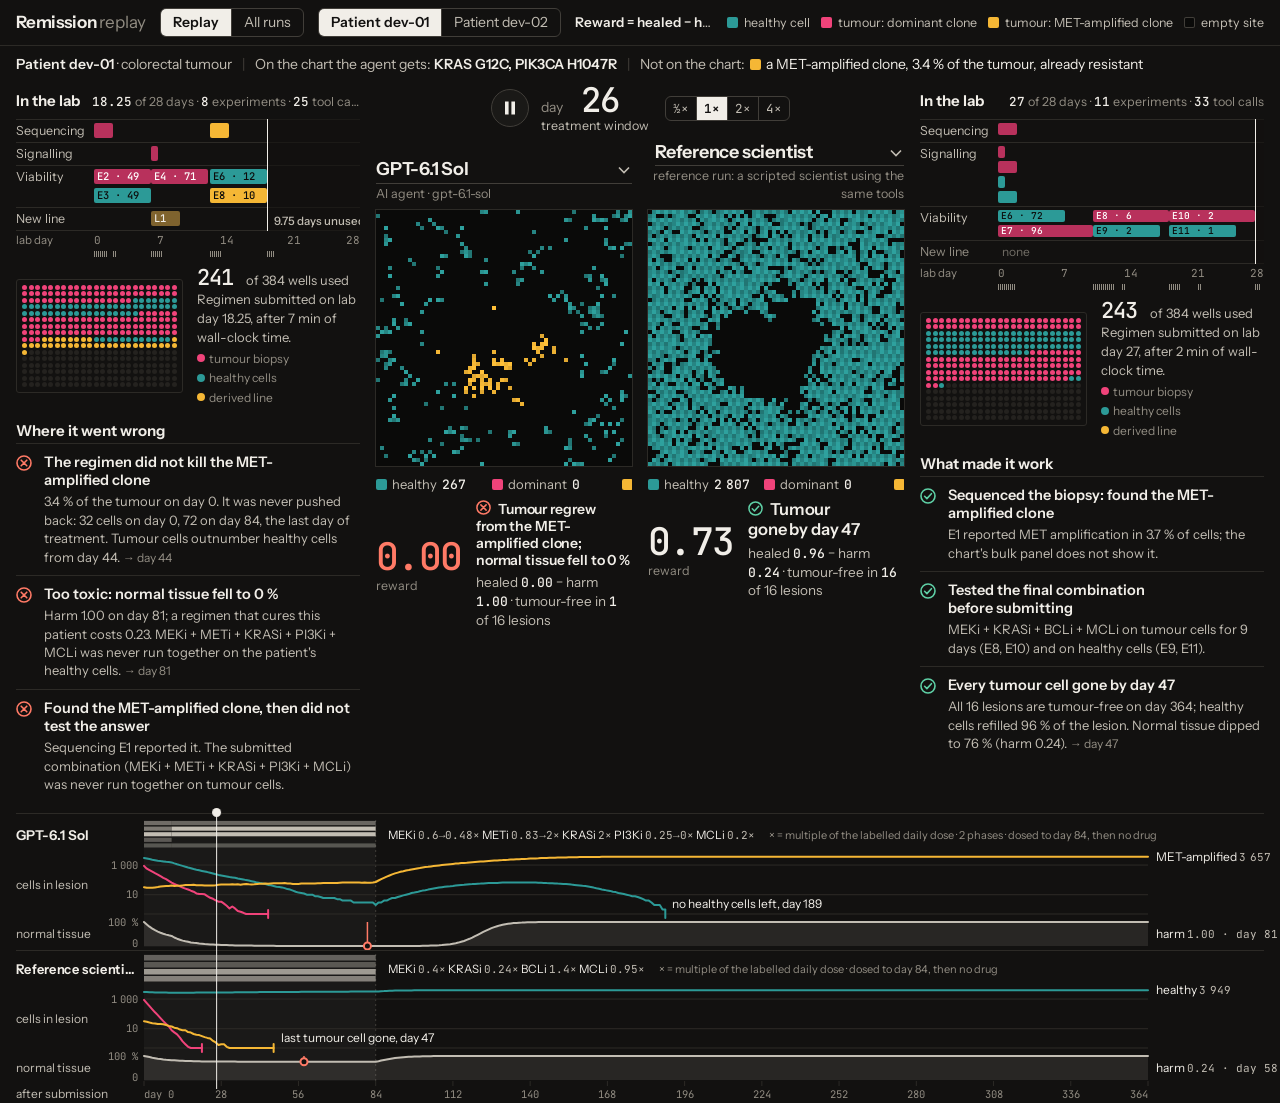
==== viewer/index.html @ e2d2e1a8 "Hedge-proof cohort (rule 6), hedge baseline, suite manifest, test suite and development tasks from t" ====
<!doctype html>
<html lang="en">
<head>
<meta charset="utf-8">
<meta name="viewport" content="width=device-width, initial-scale=1">
<title>Remission replay</title>
<meta name="description" content="Replay of Remission runs: an AI agent's lab work and regimen for one virtual patient, next to the reference scientist's, on the same tissue and the same clock.">
<link rel="icon" href="data:,">
<link rel="stylesheet" href="css/viewer.css">
</head>
<body>
<header class="top">
  <h1 class="brand">Remission <span>replay</span></h1>
  <nav class="views" aria-label="View">
    <button type="button" data-view="replay" aria-pressed="true">Replay</button>
    <button type="button" data-view="overview" aria-pressed="false">All runs</button>
  </nav>
  <div class="patients" id="patients" role="group" aria-label="Patient"></div>
  <p class="rule"><b>Reward = healed − harm</b><span> · healed: healthy share of the lesion on day 364 · harm: worst loss of normal tissue</span></p>
  <ul class="legend" aria-label="Cell colours">
    <li><i class="sw sw-h"></i>healthy cell</li>
    <li><i class="sw sw-c0"></i>tumour, dominant clone</li>
    <li><i class="sw sw-c1"></i>tumour, resistant minor clone</li>
    <li><i class="sw sw-e"></i>empty site</li>
  </ul>
</header>

<main id="replay">
  <p class="patient-line" id="patient-line"></p>

  <section class="stage" aria-label="Tissue replay">
    <aside class="flank" id="flank-L" aria-label="Left run: lab work and diagnosis"></aside>

    <div class="pair">
      <div class="pair-head">
        <div class="pick" id="pick-L"></div>
        <div class="clock" aria-live="off">
          <button type="button" class="play" id="play" aria-label="Play">
            <svg viewBox="0 0 20 20" width="20" height="20" aria-hidden="true"><path class="i-play" d="M6 3.5v13l11-6.5z"/><path class="i-pause" d="M5 3.5h3.6v13H5zM11.4 3.5H15v13h-3.6z"/></svg>
          </button>
          <div class="day"><span class="day-word">day</span><span class="day-num" id="day-num">0</span><span class="day-phase" id="day-phase"></span></div>
          <div class="speed" id="speed" role="group" aria-label="Playback speed"></div>
        </div>
        <div class="pick pick-R" id="pick-R"></div>
      </div>
      <div class="dishes">
        <figure class="dish" id="dish-L">
          <div class="lattice"><canvas aria-label="Tissue lattice, left run"></canvas></div>
          <figcaption></figcaption>
        </figure>
        <figure class="dish" id="dish-R">
          <div class="lattice"><canvas aria-label="Tissue lattice, right run"></canvas></div>
          <figcaption></figcaption>
        </figure>
      </div>
    </div>

    <aside class="flank" id="flank-R" aria-label="Right run: lab work and diagnosis"></aside>
  </section>

  <section class="year" id="year" aria-label="The year after submission: drug levels, cells in the lesion, normal tissue">
    <div class="year-run" id="year-L"></div>
    <div class="year-run" id="year-R"></div>
    <div class="year-axis" id="year-axis"></div>
    <div class="year-hit" id="year-hit" role="slider" tabindex="0" aria-label="Day" aria-valuemin="0" aria-valuemax="364" aria-valuenow="0">
      <div class="hoverline" id="hoverline"></div>
      <div class="playhead" id="playhead"><i></i></div>
    </div>
  </section>
</main>

<main id="overview" hidden>
  <div class="ov-head">
    <h2>All runs</h2>
    <p>Reward per patient. Select a cell to replay that run next to the reference scientist.</p>
  </div>
  <div class="ov-scroll"><table class="ov" id="ov-table"></table></div>
</main>

<div class="pop" id="pop" hidden></div>
<div class="tip" id="tip" hidden></div>
<p class="fatal" id="fatal" hidden></p>

<script src="js/inflate.js"></script>
<script src="data/index.js"></script>
<script src="js/app.js"></script>
</body>
</html>
---- viewer/css/viewer.css ----
/* Remission replay viewer. One dark instrument surface; colour is reserved for cells. */
@font-face {
  font-family: "Instrument Sans";
  src: url("../vendor/fonts/instrument-sans-latin-wght-normal.woff2") format("woff2");
  font-weight: 400 700;
  font-display: swap;
}
@font-face {
  font-family: "JetBrains Mono";
  src: url("../vendor/fonts/jetbrains-mono-latin-wght-normal.woff2") format("woff2");
  font-weight: 300 700;
  font-display: swap;
}

:root {
  --bg: #121110;
  --panel: #1a1917;
  --raise: #24221f;
  --line: #2c2a26;
  --line-2: #413e39;
  --ink: #f1eee8;
  --ink-2: #c2bdb3;
  --ink-3: #918c82;
  --empty: #0a0a09;
  --healthy: #2c9a97;
  --c0: #f0437a;
  --c1: #f5b735;
  --c2: #c2a2f2;
  --bad: #ff7a66;
  --good: #5fd0a6;
  --lat: 512px;
  --flank: 396px;
  --gl: 148px;   /* year band: left gutter */
  --gr: 132px;   /* year band: right gutter */
  --sans: "Instrument Sans", "Helvetica Neue", Arial, sans-serif;
  --mono: "JetBrains Mono", ui-monospace, "SF Mono", Menlo, monospace;
  color-scheme: dark;
}

* { box-sizing: border-box; }
html { background: var(--bg); }
body {
  margin: 0;
  background: var(--bg);
  color: var(--ink);
  font: 400 14px/1.4 var(--sans);
  -webkit-font-smoothing: antialiased;
  text-rendering: optimizeLegibility;
  min-width: 960px;
}
::selection { background: #5a554c; color: var(--ink); }
:focus-visible { outline: 2px solid var(--ink); outline-offset: 2px; border-radius: 2px; }
button, select { font: inherit; color: inherit; }
h1, h2, h3, p, ul, figure { margin: 0; padding: 0; }
ul { list-style: none; }
.num, .mono { font-family: var(--mono); font-variant-numeric: tabular-nums; }
* { scrollbar-width: thin; scrollbar-color: var(--line-2) transparent; }

/* ------------------------------------------------------------------ top bar */
.top {
  display: flex; align-items: center; gap: 22px;
  height: 46px; padding: 0 24px;
  border-bottom: 1px solid var(--line);
  white-space: nowrap;
}
.brand, .views, .patients, .legend { flex: none; }
.brand { font-size: 17px; font-weight: 650; letter-spacing: -0.01em; }
.brand span { font-weight: 400; color: var(--ink-3); }
.views, .patients, .speed { display: flex; border: 1px solid var(--line-2); border-radius: 6px; overflow: hidden; }
.views button, .patients button, .speed button {
  background: none; border: 0; padding: 4px 12px; cursor: pointer; color: var(--ink-2);
  border-right: 1px solid var(--line-2);
}
.views button:last-child, .patients button:last-child, .speed button:last-child { border-right: 0; }
.views button:hover, .patients button:hover, .speed button:hover { color: var(--ink); background: var(--panel); }
.views button[aria-pressed="true"], .patients button[aria-pressed="true"], .speed button[aria-pressed="true"] {
  background: var(--ink); color: var(--bg); font-weight: 600;
}
.patients select { background: var(--bg); border: 0; padding: 4px 10px; }
.rule { color: var(--ink-2); font-size: 13.5px; margin-left: auto; overflow: hidden; text-overflow: ellipsis; min-width: 0; }
.rule b { color: var(--ink); font-weight: 600; }
.legend { display: flex; gap: 16px; font-size: 13.5px; color: var(--ink-2); }
.legend li { display: flex; align-items: center; gap: 6px; }
.sw { display: inline-block; width: 11px; height: 11px; border-radius: 2px; flex: none; }
.sw-h { background: var(--healthy); } .sw-c0 { background: var(--c0); } .sw-c1 { background: var(--c1); }
.sw-c2 { background: var(--c2); } .sw-e { background: var(--empty); box-shadow: inset 0 0 0 1px var(--line-2); }

/* ------------------------------------------------------------------ patient line */
.patient-line {
  padding: 9px 24px 0; height: 34px; font-size: 14px; color: var(--ink-2);
  white-space: nowrap; overflow: hidden; text-overflow: ellipsis;
}
.patient-line b { color: var(--ink); font-weight: 600; }
.patient-line .hid { color: var(--ink); }
.patient-line .sw { margin: 0 5px 0 2px; vertical-align: -1px; }
.patient-line .sep { color: var(--line-2); margin: 0 10px; }

/* ------------------------------------------------------------------ stage */
.stage {
  display: grid;
  grid-template-columns: minmax(0, 1fr) auto minmax(0, 1fr);
  gap: 20px; padding: 4px 24px 0; align-items: start;
}
.pair { width: calc(var(--lat) * 2 + 16px); }
.pair-head { display: flex; align-items: flex-end; justify-content: space-between; height: 58px; padding-bottom: 8px; }
.pick { display: flex; flex-direction: column; gap: 1px; min-width: 0; flex: 1 1 0; }
.pick-R { align-items: flex-end; text-align: right; }
.pick small { color: var(--ink-3); font-size: 12.5px; }
.pick select {
  appearance: none; -webkit-appearance: none;
  background: transparent url("data:image/svg+xml,%3Csvg xmlns='http://www.w3.org/2000/svg' width='12' height='8' viewBox='0 0 12 8'%3E%3Cpath d='M1 1.5l5 5 5-5' fill='none' stroke='%23c2bdb3' stroke-width='1.6'/%3E%3C/svg%3E") no-repeat right 2px center;
  border: 0; border-bottom: 1px solid var(--line-2); border-radius: 0;
  font-size: 21px; font-weight: 650; letter-spacing: -0.012em; line-height: 1.25;
  padding: 0 22px 2px 0; max-width: 100%; cursor: pointer; text-overflow: ellipsis;
}
.pick select:hover { border-bottom-color: var(--ink-2); }
.pick option, .pick optgroup { background: var(--panel); color: var(--ink); font-size: 14px; font-weight: 400; }

.clock { display: flex; align-items: center; gap: 12px; flex: none; padding: 0 12px; }
.play {
  width: 38px; height: 38px; border-radius: 50%; border: 1px solid var(--line-2);
  background: var(--panel); display: grid; place-items: center; cursor: pointer; padding: 0;
}
.play:hover { background: var(--raise); border-color: var(--ink-3); }
.play svg { fill: var(--ink); }
.play .i-pause { display: none; }
.play.on .i-pause { display: block; } .play.on .i-play { display: none; }
.day { display: grid; grid-template-columns: auto auto; column-gap: 7px; align-items: baseline; min-width: 132px; }
.day-word { font-size: 14px; color: var(--ink-3); }
.day-num { font: 500 40px/0.95 var(--mono); font-variant-numeric: tabular-nums; letter-spacing: -0.03em; min-width: 3ch; }
.day-phase { grid-column: 1 / -1; font-size: 12.5px; color: var(--ink-2); line-height: 1.2; }
.speed button { padding: 3px 7px; font-size: 12.5px; font-family: var(--mono); }

.dishes { display: flex; gap: 16px; }
.dish { width: var(--lat); }
.lattice { width: var(--lat); height: var(--lat); background: var(--empty); outline: 1px solid var(--line); }
.lattice canvas { display: block; width: 100%; height: 100%; image-rendering: pixelated; }
.dish figcaption { padding-top: 8px; }
.counts { display: flex; gap: 14px; font-size: 13px; color: var(--ink-2); height: 20px; white-space: nowrap; overflow: hidden; }
.counts span { display: flex; align-items: center; gap: 5px; }
.counts b { font: 500 13px var(--mono); color: var(--ink); min-width: 5ch; font-variant-numeric: tabular-nums; }
.outcome { display: grid; grid-template-columns: auto 1fr; column-gap: 14px; align-items: center; margin-top: 6px; min-height: 62px; }
.reward { font: 500 46px/1 var(--mono); letter-spacing: -0.04em; font-variant-numeric: tabular-nums; }
.reward small { display: block; font: 400 12.5px/1.2 var(--sans); letter-spacing: 0; color: var(--ink-3); margin-top: 3px; }
.verdict { font-size: 19px; font-weight: 600; line-height: 1.2; letter-spacing: -0.008em; text-wrap: balance; }
.verdict.long { font-size: 15.5px; line-height: 1.22; }
.verdict .mark { display: inline-block; width: 15px; height: 15px; margin-right: 7px; vertical-align: -1px; }
.eq { font-size: 13.5px; color: var(--ink-2); margin-top: 4px; }
.eq b { font: 500 13px var(--mono); color: var(--ink); }
.dish.fail .reward { color: var(--bad); }
.mark-bad { color: var(--bad); } .mark-good { color: var(--good); } .mark-note { color: var(--ink-3); }

/* ------------------------------------------------------------------ flanks: lab + diagnosis */
.flank { min-width: 0; padding-top: 6px; max-height: var(--flank-max, none); overflow-y: auto; scrollbar-width: thin; scrollbar-color: var(--line-2) transparent; }
.flank h2 { font-size: 15px; font-weight: 650; display: flex; align-items: baseline; justify-content: space-between; gap: 12px; white-space: nowrap; }
.flank h2 span { font-size: 12.5px; font-weight: 400; color: var(--ink-3); overflow: hidden; text-overflow: ellipsis; }
.flank h2 span b { color: var(--ink); font: 500 12.5px var(--mono); }

.gantt { position: relative; margin-top: 8px; }
.g-row { display: grid; grid-template-columns: 78px 1fr; align-items: stretch; border-top: 1px solid var(--line); }
.g-row > span { font-size: 12.5px; color: var(--ink-2); padding: 3px 0; line-height: 16px; }
.g-row.none > span { color: var(--ink-3); }
.g-lane { position: relative; }
.g-row.none .g-lane::after { content: "none"; position: absolute; left: 4px; top: 3px; font-size: 12px; color: var(--ink-3); opacity: .75; }
.blk {
  position: absolute; height: 15px; border-radius: 2px; border: 0; padding: 0 3px; cursor: pointer;
  font: 500 10.5px/15px var(--mono); color: #0c0c0b; text-align: left; overflow: hidden; white-space: nowrap;
  background: var(--src);
}
.blk.s-tumour { --src: color-mix(in oklab, var(--c0) 82%, #000); color: #fff; }
.blk.s-healthy { --src: var(--healthy); }
.blk.s-line { --src: var(--c1); }
.blk.derive { background: color-mix(in oklab, var(--c1) 50%, var(--panel)); color: var(--ink); }
.blk.sm { font-size: 9.5px; }
.flank.dense .diag { margin-top: 8px; } .flank.dense .callout { padding: 6px 0; } .flank.dense .budget { margin-top: 4px; }
.blk.derive.fail { background: none; box-shadow: inset 0 0 0 1px var(--c1); }
.blk:hover, .blk:focus-visible, .blk.pinned { outline: 2px solid var(--ink); outline-offset: 1px; z-index: 2; }
.gantt.dim .blk:not(.hl) { opacity: .28; }
.g-axis { display: grid; grid-template-columns: 78px 1fr; border-top: 1px solid var(--line); }
.g-axis div { position: relative; height: 18px; }
.g-axis i { position: absolute; top: 0; font: 400 11px/18px var(--mono); color: var(--ink-3); font-style: normal; transform: translateX(-50%); }
.g-axis i:first-child { transform: none; } .g-axis i:last-child { transform: translateX(-100%); }
.g-axis span { font-size: 11.5px; color: var(--ink-3); line-height: 18px; }
.g-over { position: absolute; left: 78px; right: 0; top: 0; bottom: 18px; pointer-events: none; }
.g-unused { position: absolute; top: 0; bottom: 0; right: 0; background: color-mix(in oklab, var(--bg) 62%, transparent); border-left: 1px solid var(--ink); }
.g-unused b { position: absolute; left: 6px; bottom: 2px; font-size: 11.5px; font-weight: 500; color: var(--ink-2); white-space: nowrap; }
.g-submit { position: absolute; top: -1px; bottom: 0; width: 0; border-left: 1px solid var(--ink); }
.g-calls { position: relative; height: 9px; margin-left: 78px; }
.g-calls i { position: absolute; top: 2px; width: 1px; height: 6px; background: var(--ink-3); }
.g-calls i.fail { background: var(--bad); height: 8px; top: 0; }

.budget { display: grid; grid-template-columns: auto 1fr; gap: 14px; margin-top: 8px; align-items: center; }
.plate { display: grid; grid-template-columns: repeat(24, 5px); gap: 1.5px; padding: 5px; border: 1px solid var(--line); border-radius: 3px; }
.plate i { width: 5px; height: 5px; border-radius: 50%; background: var(--raise); }
.plate i.s-tumour { background: var(--c0); } .plate i.s-healthy { background: var(--healthy); } .plate i.s-line { background: var(--c1); }
.plate i.s-seq { background: var(--ink); }
.plate.dim i:not(.hl) { opacity: .25; }
.budget-text { font-size: 13px; color: var(--ink-2); line-height: 1.45; min-width: 0; }
.budget-text b { color: var(--ink); font-weight: 600; }
.budget-text .big { font: 500 22px/1.1 var(--mono); color: var(--ink); letter-spacing: -0.03em; display: block; }
.budget-text .big small { font: 400 13px var(--sans); color: var(--ink-2); letter-spacing: 0; }
.srcs { display: flex; flex-wrap: wrap; gap: 2px 10px; margin-top: 3px; font-size: 12px; color: var(--ink-3); }
.srcs span { display: flex; align-items: center; gap: 4px; }
.srcs .sw { width: 8px; height: 8px; border-radius: 50%; }

.diag { margin-top: 14px; }
.diag h2 { margin-bottom: 2px; }
.callout {
  display: grid; grid-template-columns: 20px 1fr; gap: 0 8px; padding: 9px 0 9px;
  border-top: 1px solid var(--line); background: none; border-left: 0; border-right: 0; border-bottom: 0;
  width: 100%; text-align: left; color: inherit; font: inherit;
}
button.callout { cursor: pointer; }
button.callout:hover .c-title { text-decoration: underline; text-decoration-thickness: 1px; text-underline-offset: 3px; }
.callout svg { width: 16px; height: 16px; margin-top: 2px; }
.c-title { font-size: 15.5px; font-weight: 600; line-height: 1.25; text-wrap: pretty; }
.c-detail { grid-column: 2; font-size: 13px; color: var(--ink-2); line-height: 1.42; margin-top: 3px; text-wrap: pretty; }
.c-jump { color: var(--ink-3); font-size: 12px; white-space: nowrap; }
.diag-src { font-size: 11.5px; color: var(--ink-3); margin-top: 2px; }
.nolab { font-size: 13.5px; color: var(--ink-2); padding: 10px 0; border-top: 1px solid var(--line); margin-top: 8px; }

/* ------------------------------------------------------------------ year band */
.year { position: relative; margin: 10px 24px 0; border-top: 1px solid var(--line); padding-top: 6px; }
.year-run { position: relative; }
.year-run + .year-run { border-top: 1px solid var(--line); margin-top: 3px; padding-top: 3px; }
.year svg { display: block; overflow: visible; }
.year text { font-family: var(--sans); fill: var(--ink-3); font-size: 11.5px; }
.year text.t-run { fill: var(--ink); font-size: 13.5px; font-weight: 650; }
.year text.t-trk { fill: var(--ink-2); font-size: 12px; }
.year text.t-num { font-family: var(--mono); font-size: 10.5px; }
.year text.t-end { fill: var(--ink); font-size: 12px; }
.year text.t-end tspan { font-family: var(--mono); fill: var(--ink-2); font-size: 11px; }
.year text.t-drug { fill: var(--ink); font-size: 11.5px; }
.year text.t-drug tspan { font-family: var(--mono); fill: var(--ink-2); font-size: 11px; }
.year .grid { stroke: var(--line); stroke-width: 1; }
.year .treat { fill: #ffffff; opacity: .035; }
.year .stop { stroke: var(--line-2); stroke-width: 1; stroke-dasharray: 2 3; }
.year path.ln { fill: none; stroke-width: 2; stroke-linejoin: round; stroke-linecap: round; }
.year .l-h { stroke: var(--healthy); } .year .l-c0 { stroke: var(--c0); } .year .l-c1 { stroke: var(--c1); } .year .l-c2 { stroke: var(--c2); }
.year .l-n { stroke: var(--ink-2); stroke-width: 1.5; }
.year .a-n { fill: var(--ink-2); opacity: .12; }
.year .a-d { fill: var(--ink-2); }
.year .harm-dot { fill: var(--bg); stroke: var(--bad); stroke-width: 2; }
.year .harm-drop { stroke: var(--bad); stroke-width: 1.5; }
.year-axis { height: 22px; }
.year-hit { position: absolute; left: var(--gl); right: var(--gr); top: 0; bottom: 0; cursor: ew-resize; touch-action: none; }
.year-hit:focus-visible { outline-offset: -2px; }
.playhead { position: absolute; top: 0; bottom: 14px; width: 0; border-left: 1px solid var(--ink); pointer-events: none; will-change: transform; }
.playhead i { position: absolute; left: -5px; top: -6px; width: 9px; height: 9px; background: var(--ink); border-radius: 50%; }
.hoverline { position: absolute; top: 0; bottom: 14px; width: 0; border-left: 1px solid var(--ink-3); pointer-events: none; opacity: 0; }

/* ------------------------------------------------------------------ popover and tooltip */
.pop, .tip {
  position: fixed; z-index: 20; background: var(--raise); border: 1px solid var(--line-2); border-radius: 8px;
  box-shadow: 0 14px 34px rgba(0, 0, 0, .55);
}
.pop { width: 420px; padding: 12px 14px 12px; font-size: 13px; }
.pop h3 { font-size: 15px; font-weight: 650; }
.pop h3 small { font-weight: 400; color: var(--ink-2); font-size: 13px; margin-left: 6px; }
.pop .sub { color: var(--ink-2); margin: 2px 0 8px; }
.pop svg { display: block; }
.pop svg text { font-family: var(--mono); font-size: 10px; fill: var(--ink-3); }
.pop svg .ax { stroke: var(--line-2); }
.pop svg .w { fill: none; stroke: var(--ink-2); stroke-width: 1; opacity: .38; }
.pop svg .w.ctl { stroke: var(--ink); opacity: .95; stroke-dasharray: 3 3; stroke-width: 1.3; }
.pop svg .w.final { stroke: var(--c1); opacity: 1; stroke-width: 2; }
.pop svg .w.hot { stroke: var(--ink); opacity: 1; stroke-width: 2; }
.pop .key { display: flex; gap: 12px; color: var(--ink-3); font-size: 11.5px; margin: 4px 0 6px; }
.pop .key i { display: inline-block; width: 14px; border-top: 2px solid var(--ink-2); vertical-align: middle; margin-right: 4px; }
.pop .key i.ctl { border-top: 2px dashed var(--ink); } .pop .key i.final { border-top-color: var(--c1); }
.wells { max-height: 190px; overflow: auto; border-top: 1px solid var(--line-2); margin-top: 4px; }
.wells table { width: 100%; border-collapse: collapse; }
.wells th { position: sticky; top: 0; background: var(--raise); text-align: left; font-weight: 500; color: var(--ink-3); font-size: 11.5px; padding: 4px 6px 4px 0; }
.wells td { padding: 2px 6px 2px 0; border-top: 1px solid var(--line); vertical-align: middle; white-space: nowrap; }
.wells td:first-child { white-space: normal; color: var(--ink); }
.wells td.n { font: 400 12px var(--mono); text-align: right; color: var(--ink); font-variant-numeric: tabular-nums; }
.wells tr.final td:first-child { color: var(--c1); }
.wells tr:hover td { background: #2c2a26; }
.bar { display: inline-block; height: 7px; background: var(--ink-2); border-radius: 1px; vertical-align: middle; min-width: 1px; }
.bar.erk { background: var(--ink); } .bar.akt { background: var(--ink-3); }
.barbox { display: inline-block; width: 84px; position: relative; height: 12px; vertical-align: middle; }
.barbox::after { content: ""; position: absolute; left: 50%; top: 0; bottom: 0; border-left: 1px solid var(--line-2); }
.barbox .bar { position: absolute; left: 0; top: 2.5px; }
.pop .note { color: var(--ink-3); font-size: 12px; margin-top: 8px; }
.pop .found { color: var(--c1); font-weight: 600; }
.mix { display: flex; height: 10px; border-radius: 2px; overflow: hidden; margin: 6px 0 4px; gap: 1px; }
.tip { padding: 7px 10px; font-size: 12.5px; pointer-events: none; max-width: 360px; }
.tip b { font-weight: 600; }
.tip table { border-collapse: collapse; }
.tip td { padding: 1px 0 1px 10px; white-space: nowrap; }
.tip td:first-child { padding-left: 0; color: var(--ink-2); }
.tip td.n { font: 500 12px var(--mono); text-align: right; }
.tip th { text-align: right; font-weight: 600; padding: 0 0 2px 10px; font-size: 12px; }
.tip .k { display: inline-block; width: 10px; border-top: 2px solid; margin-right: 5px; vertical-align: middle; }

/* ------------------------------------------------------------------ overview */
#overview { padding: 22px 24px 40px; }
.ov-head h2 { font-size: 24px; font-weight: 650; letter-spacing: -0.015em; }
.ov-head p { color: var(--ink-2); margin-top: 2px; font-size: 15px; }
.ov-scroll { overflow-x: auto; margin-top: 18px; }
.ov { border-collapse: separate; border-spacing: 4px; margin-left: -4px; table-layout: fixed; }
.ov th:first-child { width: 250px; }
.ov th:last-child, .ov td.mean { width: 90px; }
.ov th { text-align: left; font-weight: 500; vertical-align: bottom; padding: 0 8px 6px 0; }
.ov thead th b { display: block; font-size: 16px; font-weight: 650; }
.ov thead th span { display: block; font-size: 12.5px; color: var(--ink-2); }
.ov tbody th { font-size: 16px; font-weight: 600; padding-right: 24px; white-space: nowrap; vertical-align: middle; }
.ov tbody th small { display: block; font-size: 12.5px; font-weight: 400; color: var(--ink-3); }
.ov td { padding: 0; }
.ov td button, .ov td .cell {
  display: block; width: 100%; min-width: 132px; height: 68px; border: 0; border-radius: 4px; padding: 8px 12px; text-align: left;
  background: color-mix(in oklab, var(--healthy) calc(var(--r) * 100%), var(--panel)); color: var(--ink); cursor: pointer;
}
.ov td .cell { cursor: default; color: var(--ink-3); font-size: 12.5px; background: none; box-shadow: inset 0 0 0 1px var(--line); }
.ov td button:hover { outline: 2px solid var(--ink); outline-offset: 1px; }
.ov td button b { display: block; font: 500 24px/1.05 var(--mono); letter-spacing: -0.03em; }
.ov td button span { display: block; font-size: 12.5px; color: var(--ink); opacity: .86; margin-top: 4px; white-space: nowrap; overflow: hidden; text-overflow: ellipsis; }
.ov td.mean { font: 500 20px var(--mono); padding: 0 6px 0 16px; color: var(--ink); }
.ov tr.sep th, .ov tr.sep td { padding-top: 12px; }
.ov-scale { display: flex; align-items: center; gap: 8px; margin-top: 16px; color: var(--ink-3); font-size: 12.5px; }
.ov-scale i { display: block; width: 160px; height: 8px; border-radius: 2px; background: linear-gradient(90deg, var(--panel), var(--healthy)); }

.fatal { margin: 80px auto; max-width: 620px; font-size: 16px; color: var(--ink-2); line-height: 1.5; padding: 0 24px; }
.fatal code { font-family: var(--mono); font-size: 13.5px; color: var(--ink); }

/* ------------------------------------------------------------------ smaller windows */
@media (max-width: 1720px) {
  .rule span { display: none; }
}
@media (max-width: 1500px) {
  :root { --gl: 128px; --gr: 116px; }
  .top { gap: 14px; padding: 0 16px; }
  .legend { gap: 11px; font-size: 12.5px; }
  .stage { gap: 16px; padding: 4px 16px 0; }
  .year { margin: 10px 16px 0; }
  .patient-line { padding-left: 16px; padding-right: 16px; }
  .pair-head { display: grid; grid-template-columns: 1fr 1fr; grid-template-areas: "clock clock" "l r"; height: auto; row-gap: 8px; column-gap: 16px; align-items: end; }
  .clock { grid-area: clock; justify-content: center; padding: 0; }
  #pick-L { grid-area: l; } #pick-R { grid-area: r; }
  .counts { gap: 10px; }
  .pick select { font-size: 18px; }
  .day-num { font-size: 34px; }
  .day { min-width: 112px; }
  .verdict { font-size: 16.5px; } .verdict.long { font-size: 14px; }
  .reward { font-size: 38px; }
  .c-title { font-size: 14.5px; }
  .g-row { grid-template-columns: 78px 1fr; } .g-axis { grid-template-columns: 78px 1fr; }
  .g-over { left: 78px; } .g-calls { margin-left: 78px; }
}
@media (max-width: 1240px) {
  .rule { display: none; }
  .legend { margin-left: auto; }
  .stage { grid-template-columns: 1fr 1fr; }
  .pair { grid-column: 1 / -1; grid-row: 1; margin: 0 auto; }
  .flank { grid-row: 2; }
}
@media (prefers-reduced-motion: reduce) {
  * { transition: none !important; }
}
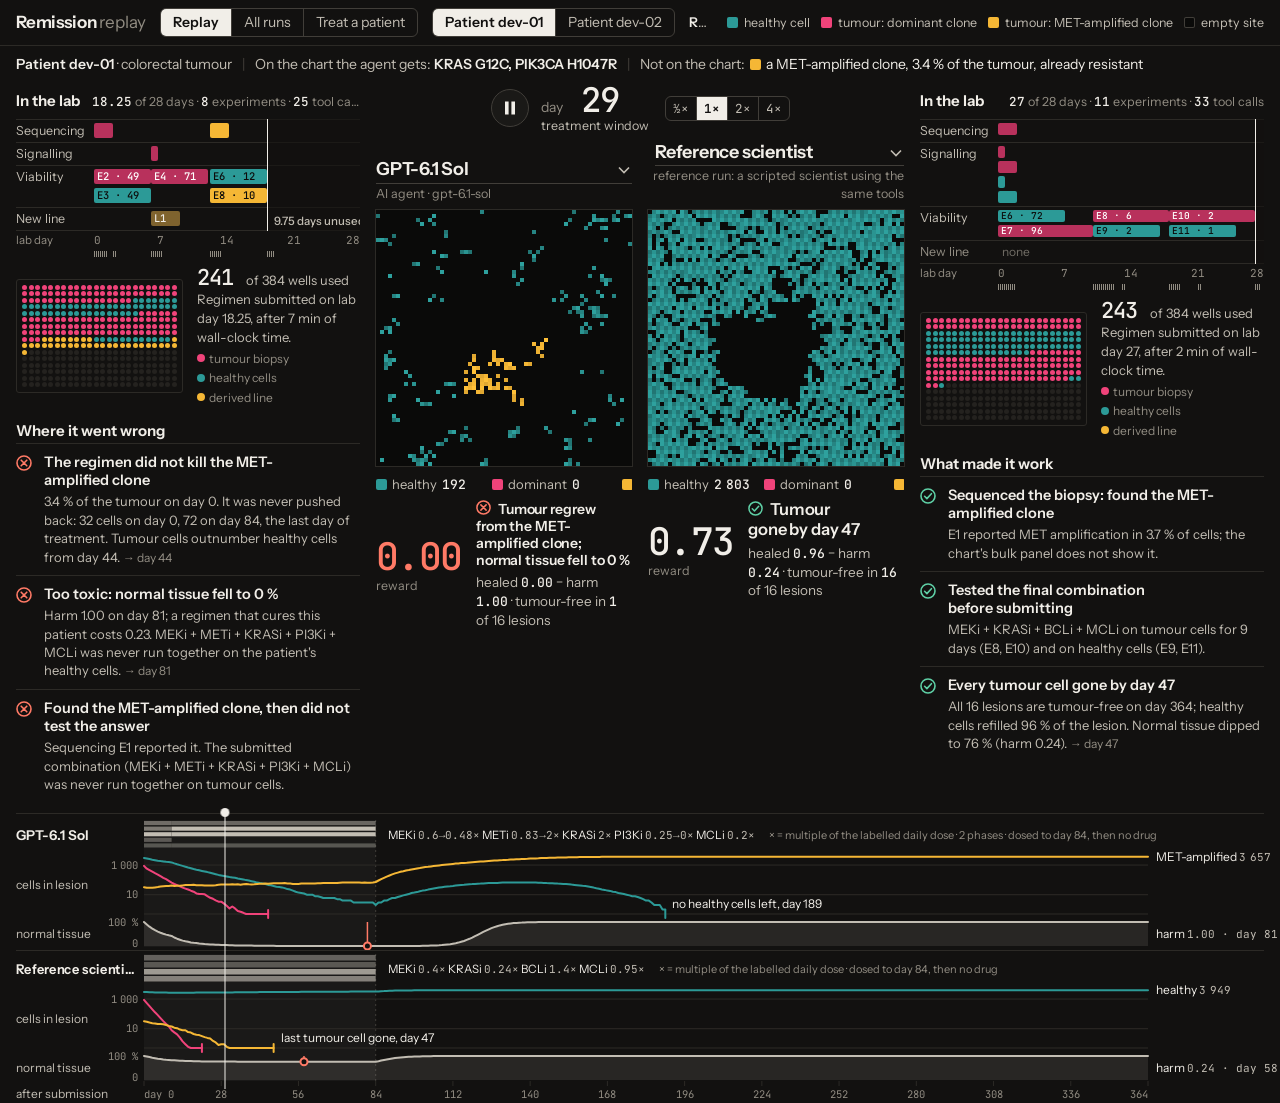
==== commit 7de16725: "Work in progress: README draft with placeholders, table and deck generators, treat-a-patient viewer " ====
--- a/viewer/index.html
+++ b/viewer/index.html
@@ -4,7 +4,7 @@
 <meta charset="utf-8">
 <meta name="viewport" content="width=device-width, initial-scale=1">
 <title>Remission replay</title>
-<meta name="description" content="Replay of Remission runs: an AI agent's lab work and regimen for one virtual patient, next to the reference scientist's, on the same tissue and the same clock.">
+<meta name="description" content="Replay of Remission runs: an AI agent's lab work and regimen for one virtual patient, next to the reference scientist's, on the same tissue and the same clock. Or treat a simulated patient yourself.">
 <link rel="icon" href="data:,">
 <link rel="stylesheet" href="css/viewer.css">
 </head>
@@ -14,6 +14,7 @@
   <nav class="views" aria-label="View">
     <button type="button" data-view="replay" aria-pressed="true">Replay</button>
     <button type="button" data-view="overview" aria-pressed="false">All runs</button>
+    <button type="button" data-view="treat" aria-pressed="false">Treat a patient</button>
   </nav>
   <div class="patients" id="patients" role="group" aria-label="Patient"></div>
   <p class="rule"><b>Reward = healed − harm</b><span> · healed: healthy share of the lesion on day 364 · harm: worst loss of normal tissue</span></p>
@@ -77,12 +78,66 @@
   <div class="ov-scroll"><table class="ov" id="ov-table"></table></div>
 </main>
 
+<main id="treat" hidden>
+  <p class="t-lead"><b>Treat a simulated patient yourself.</b> <span>Set the doses, press Treat, and watch the lesion for a year.</span></p>
+  <p class="t-off" id="t-off" role="status" hidden></p>
+
+  <div class="t-grid" id="t-grid" hidden>
+    <section class="t-plan" aria-label="Patient and regimen">
+      <div class="t-pt">
+        <div class="t-h"><h2><label for="t-patient">Patient</label></h2><span class="t-k">simulated</span></div>
+        <select id="t-patient" name="patient"></select>
+        <div class="t-chart" id="t-chart"></div>
+      </div>
+      <div class="t-reg">
+        <div class="t-h"><h2>Regimen</h2><span class="t-k">daily dose, × the label dose</span></div>
+        <div class="t-presets" id="t-presets" role="group" aria-label="Preset regimens"></div>
+        <div class="t-phases" id="t-phases"></div>
+        <div class="t-drugs" id="t-drugs" role="group" aria-label="Doses in this phase"></div>
+        <div class="t-go-row">
+          <button type="button" class="t-go" id="t-go">Treat</button>
+          <p class="t-msg" id="t-msg" role="status" aria-live="polite"></p>
+        </div>
+      </div>
+    </section>
+
+    <section class="t-dish" aria-label="One copy of the lesion over a year">
+      <div class="t-clock">
+        <button type="button" class="play" id="t-play" aria-label="Play" disabled>
+          <svg viewBox="0 0 20 20" width="20" height="20" aria-hidden="true"><path class="i-play" d="M6 3.5v13l11-6.5z"/><path class="i-pause" d="M5 3.5h3.6v13H5zM11.4 3.5H15v13h-3.6z"/></svg>
+        </button>
+        <div class="day"><span class="day-word">day</span><span class="day-num" id="t-day">0</span><span class="day-phase" id="t-phase">before treatment</span></div>
+        <div class="speed" id="t-speed" role="group" aria-label="Playback speed"></div>
+      </div>
+      <div class="lattice t-lattice"><canvas id="t-canvas" aria-label="Tissue lattice: one copy of the lesion"></canvas></div>
+      <div class="counts t-counts" id="t-counts"></div>
+      <div class="t-outcome" id="t-outcome" aria-live="polite"></div>
+    </section>
+
+    <section class="year t-year" id="t-year" aria-label="The year from the first dose: drug levels, cells in the lesion, normal tissue">
+      <div class="year-run" id="t-year-run"></div>
+      <div class="year-axis" id="t-year-axis"></div>
+      <div class="year-hit" id="t-year-hit" role="slider" tabindex="0" aria-label="Day" aria-valuemin="0" aria-valuemax="364" aria-valuenow="0">
+        <div class="t-veil" id="t-veil"></div>
+        <div class="hoverline" id="t-hoverline"></div>
+        <div class="playhead" id="t-playhead"><i></i></div>
+      </div>
+    </section>
+
+    <section class="t-side" aria-label="What was hiding, and your attempts">
+      <div class="t-hiding" id="t-hiding"></div>
+      <div class="t-att" id="t-att"></div>
+    </section>
+  </div>
+</main>
+
 <div class="pop" id="pop" hidden></div>
 <div class="tip" id="tip" hidden></div>
 <p class="fatal" id="fatal" hidden></p>
 
 <script src="js/inflate.js"></script>
 <script src="data/index.js"></script>
+<script src="js/treat.js"></script>
 <script src="js/app.js"></script>
 </body>
 </html>
--- a/viewer/css/viewer.css
+++ b/viewer/css/viewer.css
@@ -354,6 +354,173 @@
   .pair { grid-column: 1 / -1; grid-row: 1; margin: 0 auto; }
   .flank { grid-row: 2; }
 }
+/* ------------------------------------------------------------------ treat a patient */
+body.v-treat { min-width: 0; }
+.v-treat .patients { display: none; }
+#treat { padding: 0 24px 48px; }
+.t-lead { padding: 12px 0 12px; font-size: 15.5px; color: var(--ink-2); text-wrap: pretty; }
+.t-lead b { color: var(--ink); font-weight: 650; }
+.t-off { margin: 40px 0; font-size: 16px; color: var(--ink-2); line-height: 1.5; max-width: 760px; }
+.t-off code { font-family: var(--mono); font-size: 13.5px; color: var(--ink); }
+.t-grid {
+  display: grid; align-items: start; column-gap: 28px; row-gap: 0;
+  grid-template-columns: minmax(340px, 1fr) auto minmax(340px, 1fr);
+  grid-template-areas: "plan dish side" "year year year";
+}
+.t-plan { grid-area: plan; min-width: 0; }
+.t-dish { grid-area: dish; width: var(--tlat, 448px); }
+.t-side { grid-area: side; min-width: 0; }
+.t-year { grid-area: year; margin: 14px 0 0; overflow: hidden; }
+.t-h { display: flex; align-items: baseline; justify-content: space-between; gap: 12px; }
+.t-plan h2, .t-side h2 { font-size: 15px; font-weight: 650; }
+.t-k { font-size: 12.5px; color: var(--ink-3); }
+
+/* the patient */
+.t-pt { padding-bottom: 12px; border-bottom: 1px solid var(--line); }
+.t-pt select {
+  appearance: none; -webkit-appearance: none; width: 100%; margin-top: 4px;
+  background: transparent url("data:image/svg+xml,%3Csvg xmlns='http://www.w3.org/2000/svg' width='12' height='8' viewBox='0 0 12 8'%3E%3Cpath d='M1 1.5l5 5 5-5' fill='none' stroke='%23c2bdb3' stroke-width='1.6'/%3E%3C/svg%3E") no-repeat right 2px center;
+  border: 0; border-bottom: 1px solid var(--line-2); border-radius: 0; cursor: pointer;
+  font-size: 19px; font-weight: 650; letter-spacing: -0.01em; padding: 0 22px 3px 0; text-overflow: ellipsis;
+}
+.t-pt select:hover { border-bottom-color: var(--ink-2); }
+.t-pt option { background: var(--panel); color: var(--ink); font-size: 14px; font-weight: 400; }
+.t-chart { margin-top: 8px; font-size: 13.5px; color: var(--ink-2); }
+.t-chart .t-type { display: none; }
+.t-chart dl { display: grid; grid-template-columns: auto 1fr; gap: 2px 12px; margin: 0; }
+.t-chart dt { color: var(--ink-3); }
+.t-chart dd { margin: 0; }
+.t-chart dd b { color: var(--ink); font-weight: 600; }
+.t-note { font-size: 12.5px; color: var(--ink-3); margin-top: 4px; }
+
+/* the regimen */
+.t-reg { padding-top: 12px; }
+.t-presets { display: flex; flex-wrap: wrap; gap: 5px; margin-top: 8px; min-height: 28px; }
+.t-presets .t-chip { padding: 3px 8px; font-size: 12.5px; }
+.t-chip, .t-tab, .t-reset, .t-rm {
+  background: none; border: 1px solid var(--line-2); border-radius: 6px; padding: 3px 10px; cursor: pointer;
+  color: var(--ink-2); font-size: 13px; line-height: 20px; white-space: nowrap;
+}
+.t-chip:hover, .t-tab:hover, .t-reset:hover:not(:disabled), .t-rm:hover { color: var(--ink); background: var(--panel); }
+.t-chip[aria-pressed="true"], .t-tab[aria-pressed="true"] { background: var(--ink); color: var(--bg); border-color: var(--ink); font-weight: 600; }
+.t-chip.t-best { border-color: color-mix(in oklab, var(--good) 55%, var(--line-2)); color: var(--good); }
+.t-chip.t-best[aria-pressed="true"] { background: var(--good); color: #0c0c0b; border-color: var(--good); }
+.t-reset:disabled { opacity: .4; cursor: default; }
+.t-tabs { display: flex; flex-wrap: wrap; gap: 6px; margin-top: 10px; }
+.t-tab { font-family: var(--mono); font-size: 12px; }
+.t-tab.t-add { font-family: var(--sans); font-size: 13px; border-style: dashed; }
+.t-dayrow, .t-drug { display: grid; grid-template-columns: 132px minmax(0, 1fr) 46px; align-items: center; column-gap: 12px; }
+.t-dayrow { margin-top: 10px; font-size: 13.5px; color: var(--ink); }
+.t-dayrow .t-rm { grid-column: 1 / -1; justify-self: start; margin-top: 4px; font-size: 12.5px; padding: 1px 8px; }
+.t-after { margin-top: 2px; }
+.t-drugs { margin-top: 8px; border-top: 1px solid var(--line); }
+.t-drug { min-height: 31px; border-bottom: 1px solid var(--line); }
+.t-drug label { display: flex; flex-direction: column; min-width: 0; line-height: 1.1; padding: 2px 0; cursor: pointer; }
+.t-drug label b { font: 500 13px var(--mono); color: var(--ink-2); }
+.t-drug label small { font-size: 11px; color: var(--ink-3); white-space: nowrap; overflow: hidden; text-overflow: ellipsis; }
+.t-drug.on label b { color: var(--ink); font-weight: 650; }
+.t-val { font: 500 13px var(--mono); text-align: right; color: var(--ink-3); font-variant-numeric: tabular-nums; }
+.t-drug.on .t-val, .t-dayrow .t-val { color: var(--ink); }
+.t-plan input[type=range] {
+  -webkit-appearance: none; appearance: none; width: 100%; height: 26px; background: transparent; margin: 0; cursor: pointer;
+}
+.t-plan input[type=range]::-webkit-slider-runnable-track {
+  height: 4px; border-radius: 2px; background: linear-gradient(90deg, var(--ink-2) var(--f, 0%), var(--line-2) var(--f, 0%));
+}
+.t-plan input[type=range]::-moz-range-track { height: 4px; border-radius: 2px; background: var(--line-2); }
+.t-plan input[type=range]::-moz-range-progress { height: 4px; border-radius: 2px; background: var(--ink-2); }
+.t-plan input[type=range]::-webkit-slider-thumb {
+  -webkit-appearance: none; width: 14px; height: 14px; border-radius: 50%; margin-top: -5px;
+  background: var(--ink); border: 2px solid var(--bg); box-shadow: 0 0 0 1px var(--line-2);
+}
+.t-plan input[type=range]::-moz-range-thumb { width: 12px; height: 12px; border-radius: 50%; background: var(--ink); border: 2px solid var(--bg); }
+.t-drug:not(.on) input[type=range]::-webkit-slider-thumb { background: var(--ink-3); }
+.t-plan input[type=range]:focus-visible { outline: 2px solid var(--ink); outline-offset: 2px; }
+.t-go-row { display: flex; align-items: center; gap: 14px; margin-top: 12px; min-height: 44px; }
+.t-go {
+  flex: none; min-width: 132px; height: 42px; border-radius: 8px; border: 0; cursor: pointer;
+  background: var(--ink); color: var(--bg); font-size: 16px; font-weight: 650; letter-spacing: -0.005em;
+}
+.t-go:hover:not(:disabled) { background: #fff; }
+.t-go:disabled { opacity: .55; cursor: progress; }
+.t-msg { font-size: 13px; color: var(--ink-2); line-height: 1.35; min-width: 0; }
+
+/* the dish */
+.t-clock { display: flex; align-items: center; gap: 12px; height: 52px; }
+.t-clock .speed { margin-left: auto; }
+.play:disabled { opacity: .4; cursor: default; }
+.t-lattice { width: var(--tlat, 448px); height: var(--tlat, 448px); margin-top: 4px; }
+.t-counts { padding-top: 8px; }
+.t-outcome { min-height: 160px; margin-top: 6px; }
+.t-counts { height: auto; min-height: 20px; flex-wrap: wrap; row-gap: 2px; column-gap: 12px; }
+.t-counts b { min-width: 0; }
+.t-outcome .outcome { margin-top: 0; align-items: start; }
+.t-outcome .reward small { white-space: nowrap; }
+.t-outcome .fail .reward { color: var(--bad); }
+.t-pending { color: var(--line-2); }
+.t-verdict { font-size: 15.5px; line-height: 1.3; font-weight: 600; text-wrap: pretty; }
+.t-wait { font-size: 13.5px; color: var(--ink-2); line-height: 1.45; padding-top: 4px; max-width: 46ch; }
+
+/* the year */
+.t-veil { position: absolute; top: 0; right: 0; bottom: 22px; left: 0; background: color-mix(in oklab, var(--bg) 88%, transparent); pointer-events: none; }
+.t-year.revealed .t-veil { display: none; }
+.t-tipnote { color: var(--ink-3); font-size: 11.5px; margin-top: 3px; }
+
+/* what was hiding, attempts */
+.t-hiding { padding-top: 6px; padding-bottom: 14px; border-bottom: 1px solid var(--line); }
+.t-hiding .t-k, .t-att .t-k { margin-top: 6px; line-height: 1.45; }
+.t-locked { color: var(--ink-3); }
+.t-scroll { overflow-x: auto; }
+.t-clones, .t-atts { width: 100%; border-collapse: collapse; margin-top: 8px; font-size: 13px; }
+.t-clones th, .t-atts th { text-align: left; font-weight: 500; color: var(--ink-3); font-size: 11.5px; padding: 0 8px 4px 0; white-space: nowrap; }
+.t-clones td, .t-atts td { padding: 5px 8px 5px 0; border-top: 1px solid var(--line); vertical-align: top; }
+.t-clones td:first-child { color: var(--ink); width: 100%; }
+.t-clones td small { display: block; color: var(--ink-3); font-size: 12px; margin: 1px 0 0 17px; }
+.t-clones td:nth-child(3), .t-clones th:nth-child(3) { white-space: nowrap; padding-left: 14px; }
+.t-locked-chip { visibility: hidden; }
+.v-treat .brand span { display: none; }
+.t-clones .sw { margin-right: 6px; vertical-align: -1px; }
+.t-clones .n, .t-atts .n { text-align: right; font: 500 12.5px var(--mono); font-variant-numeric: tabular-nums; white-space: nowrap; padding-right: 0; padding-left: 8px; }
+.t-no { color: var(--c1); font-weight: 600; }
+.t-bestline { display: flex; align-items: center; justify-content: space-between; gap: 12px; margin-top: 10px; font-size: 13.5px; color: var(--ink-2); }
+.t-bestline b { color: var(--ink); font-weight: 600; }
+.t-att { padding-top: 12px; }
+.t-atts td:first-child { width: 100%; }
+.t-again { background: none; border: 0; padding: 0; color: var(--ink); font: 400 12px/1.35 var(--mono); text-align: left; cursor: pointer; }
+.t-again:hover { text-decoration: underline; text-underline-offset: 3px; }
+.t-rw { color: var(--bad); } .t-rw.ok { color: var(--good); }
+
+@media (max-width: 1500px) {
+  #treat { padding: 0 16px 40px; }
+}
+@media (max-width: 1180px) {
+  .t-grid { grid-template-columns: minmax(300px, 1fr) auto; grid-template-areas: "plan dish" "year year" "side side"; column-gap: 24px; }
+  .t-side { display: grid; grid-template-columns: 1fr 1fr; gap: 28px; margin-top: 20px; }
+  .t-hiding { border-bottom: 0; }
+}
+@media (max-width: 760px) {
+  .v-treat .top { flex-wrap: wrap; height: auto; padding: 8px 16px; row-gap: 8px; column-gap: 12px; white-space: normal; }
+  .v-treat .legend, .v-treat .rule { display: none; }
+  #treat { padding: 0 16px 40px; }
+  .t-lead { font-size: 14.5px; }
+  .t-grid { grid-template-columns: minmax(0, 1fr); grid-template-areas: "plan" "dish" "year" "side"; }
+  .t-dish { width: auto; margin-top: 18px; }
+  .t-lattice { margin: 4px auto 0; }
+  .t-side { display: block; margin-top: 18px; }
+  .t-dayrow, .t-drug { grid-template-columns: 104px minmax(0, 1fr) 42px; column-gap: 10px; }
+  .t-drug { min-height: 40px; }
+  .t-plan input[type=range] { height: 34px; }
+  .t-go { flex: 1; }
+  .t-go-row { flex-wrap: wrap; }
+  .t-msg { flex-basis: 100%; }
+  .t-outcome .reward { font-size: 38px; }
+  .t-outcome { min-height: 200px; }
+  .t-counts { min-height: 46px; }
+  .t-verdict { font-size: 15px; }
+  .t-clock .day-num { font-size: 34px; }
+  .t-bestline { flex-wrap: wrap; }
+}
+
 @media (prefers-reduced-motion: reduce) {
   * { transition: none !important; }
 }
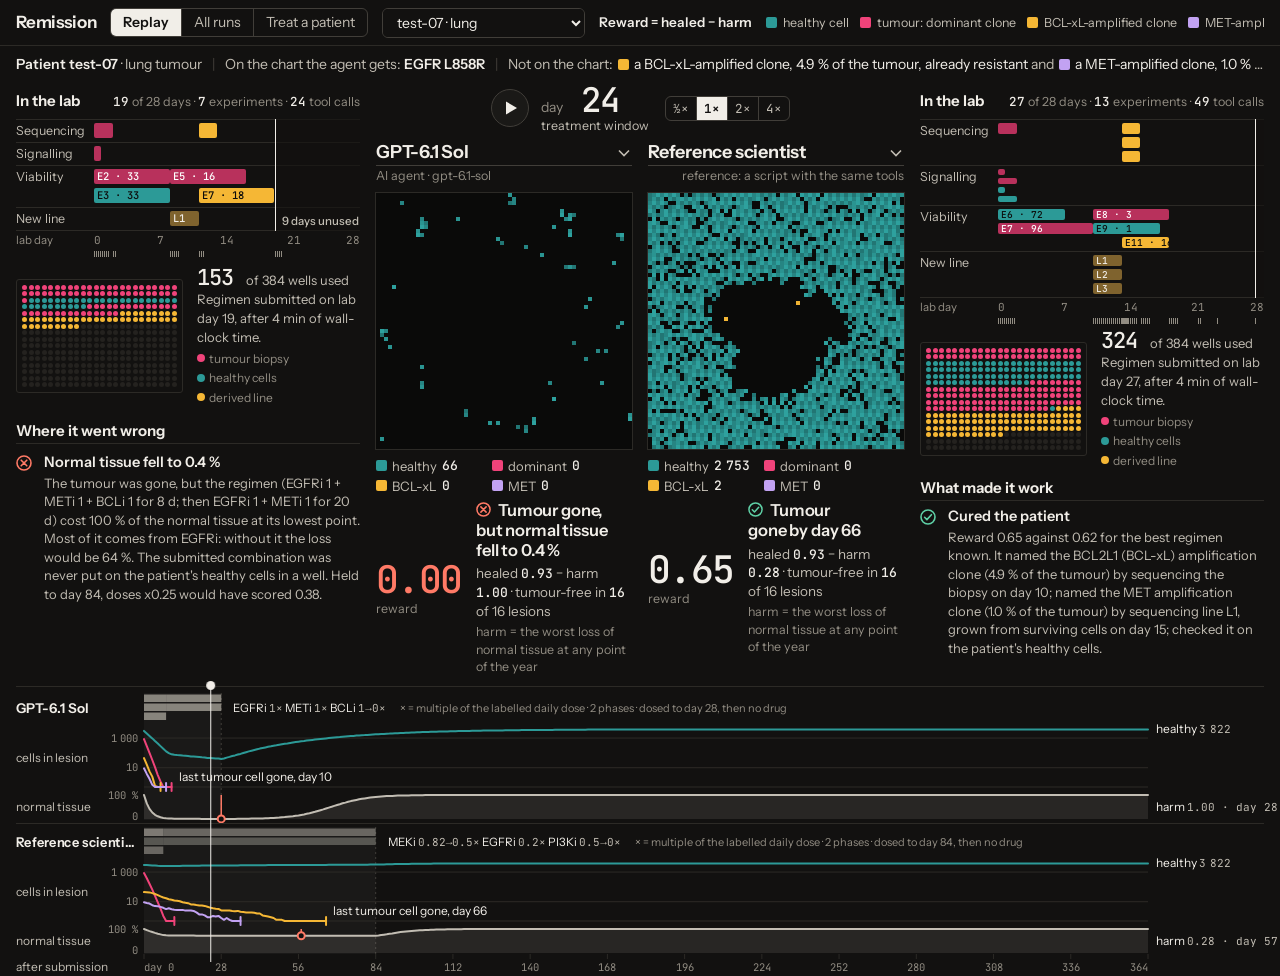
==== commit e03f1961: "Final results, replay viewer with reward ladder, deck, red-team report - results/: 30 runs each for " ====
--- a/viewer/index.html
+++ b/viewer/index.html
@@ -75,6 +75,7 @@
     <h2>All runs</h2>
     <p>Reward per patient. Select a cell to replay that run next to the reference scientist.</p>
   </div>
+  <div class="ov-ladder" id="ov-ladder"></div>
   <div class="ov-scroll"><table class="ov" id="ov-table"></table></div>
 </main>
 
--- a/viewer/css/viewer.css
+++ b/viewer/css/viewer.css
@@ -61,9 +61,9 @@
   display: flex; align-items: center; gap: 22px;
   height: 46px; padding: 0 24px;
   border-bottom: 1px solid var(--line);
-  white-space: nowrap;
-}
-.brand, .views, .patients, .legend { flex: none; }
+  white-space: nowrap; overflow: hidden;
+}
+.brand, .views, .patients { flex: none; }
 .brand { font-size: 17px; font-weight: 650; letter-spacing: -0.01em; }
 .brand span { font-weight: 400; color: var(--ink-3); }
 .views, .patients, .speed { display: flex; border: 1px solid var(--line-2); border-radius: 6px; overflow: hidden; }
@@ -77,9 +77,9 @@
   background: var(--ink); color: var(--bg); font-weight: 600;
 }
 .patients select { background: var(--bg); border: 0; padding: 4px 10px; }
-.rule { color: var(--ink-2); font-size: 13.5px; margin-left: auto; overflow: hidden; text-overflow: ellipsis; min-width: 0; }
+.rule { color: var(--ink-2); font-size: 13.5px; margin-left: auto; overflow: hidden; text-overflow: ellipsis; min-width: 0; flex: 0 1000 auto; }
 .rule b { color: var(--ink); font-weight: 600; }
-.legend { display: flex; gap: 16px; font-size: 13.5px; color: var(--ink-2); }
+.legend { display: flex; gap: 16px; font-size: 13.5px; color: var(--ink-2); flex: 0 1 auto; min-width: 0; overflow: hidden; }
 .legend li { display: flex; align-items: center; gap: 6px; }
 .sw { display: inline-block; width: 11px; height: 11px; border-radius: 2px; flex: none; }
 .sw-h { background: var(--healthy); } .sw-c0 { background: var(--c0); } .sw-c1 { background: var(--c1); }
@@ -105,7 +105,7 @@
 .pair-head { display: flex; align-items: flex-end; justify-content: space-between; height: 58px; padding-bottom: 8px; }
 .pick { display: flex; flex-direction: column; gap: 1px; min-width: 0; flex: 1 1 0; }
 .pick-R { align-items: flex-end; text-align: right; }
-.pick small { color: var(--ink-3); font-size: 12.5px; }
+.pick small { color: var(--ink-3); font-size: 12.5px; white-space: nowrap; overflow: hidden; text-overflow: ellipsis; }
 .pick select {
   appearance: none; -webkit-appearance: none;
   background: transparent url("data:image/svg+xml,%3Csvg xmlns='http://www.w3.org/2000/svg' width='12' height='8' viewBox='0 0 12 8'%3E%3Cpath d='M1 1.5l5 5 5-5' fill='none' stroke='%23c2bdb3' stroke-width='1.6'/%3E%3C/svg%3E") no-repeat right 2px center;
@@ -136,7 +136,7 @@
 .lattice { width: var(--lat); height: var(--lat); background: var(--empty); outline: 1px solid var(--line); }
 .lattice canvas { display: block; width: 100%; height: 100%; image-rendering: pixelated; }
 .dish figcaption { padding-top: 8px; }
-.counts { display: flex; gap: 14px; font-size: 13px; color: var(--ink-2); height: 20px; white-space: nowrap; overflow: hidden; }
+.counts { display: flex; flex-wrap: wrap; gap: 2px 14px; font-size: 13px; color: var(--ink-2); min-height: 20px; white-space: nowrap; }
 .counts span { display: flex; align-items: center; gap: 5px; }
 .counts b { font: 500 13px var(--mono); color: var(--ink); min-width: 5ch; font-variant-numeric: tabular-nums; }
 .outcome { display: grid; grid-template-columns: auto 1fr; column-gap: 14px; align-items: center; margin-top: 6px; min-height: 62px; }
@@ -147,6 +147,7 @@
 .verdict .mark { display: inline-block; width: 15px; height: 15px; margin-right: 7px; vertical-align: -1px; }
 .eq { font-size: 13.5px; color: var(--ink-2); margin-top: 4px; }
 .eq b { font: 500 13px var(--mono); color: var(--ink); }
+.eq-def { font-size: 12.5px; color: var(--ink-3); margin-top: 2px; }
 .dish.fail .reward { color: var(--bad); }
 .mark-bad { color: var(--bad); } .mark-good { color: var(--good); } .mark-note { color: var(--ink-3); }
 
@@ -297,8 +298,19 @@
 #overview { padding: 22px 24px 40px; }
 .ov-head h2 { font-size: 24px; font-weight: 650; letter-spacing: -0.015em; }
 .ov-head p { color: var(--ink-2); margin-top: 2px; font-size: 15px; }
-.ov-scroll { overflow-x: auto; margin-top: 18px; }
-.ov { border-collapse: separate; border-spacing: 4px; margin-left: -4px; table-layout: fixed; }
+.ov-ladder { display: grid; grid-template-columns: repeat(2, minmax(0, 620px)); gap: 6px 56px; margin-top: 20px; }
+.lad h3 { font-size: 12.5px; font-weight: 500; color: var(--ink-3); margin-bottom: 6px; }
+.lad-row { display: grid; grid-template-columns: 250px minmax(60px, 1fr) 46px 58px; align-items: center; gap: 0 12px; height: 26px; }
+.lad-name { font-size: 15px; font-weight: 500; color: var(--ink-2); white-space: nowrap; overflow: hidden; text-overflow: ellipsis; }
+.lad-row.k-reference .lad-name { color: var(--ink); font-weight: 650; }
+.lad-track { display: block; height: 10px; border-radius: 0 4px 4px 0; background: var(--panel); }
+.lad-track i { display: block; height: 100%; min-width: 2px; border-radius: 0 4px 4px 0; background: var(--healthy); }
+.lad-row.k-reference .lad-track i { background: var(--ink); }
+.lad-row b { font: 500 17px var(--mono); letter-spacing: -0.02em; text-align: right; }
+.lad-row small { font-size: 12.5px; color: var(--ink-3); white-space: nowrap; }
+@media (max-width: 1100px) { .ov-ladder { grid-template-columns: minmax(0, 620px); } }
+.ov-scroll { overflow-x: auto; margin-top: 26px; }
+.ov { border-collapse: separate; border-spacing: 4px; margin-left: -4px; table-layout: fixed; min-width: 1180px; }
 .ov th:first-child { width: 250px; }
 .ov th:last-child, .ov td.mean { width: 90px; }
 .ov th { text-align: left; font-weight: 500; vertical-align: bottom; padding: 0 8px 6px 0; }
@@ -308,13 +320,13 @@
 .ov tbody th small { display: block; font-size: 12.5px; font-weight: 400; color: var(--ink-3); }
 .ov td { padding: 0; }
 .ov td button, .ov td .cell {
-  display: block; width: 100%; min-width: 132px; height: 68px; border: 0; border-radius: 4px; padding: 8px 12px; text-align: left;
+  display: block; width: 100%; min-width: 0; height: 78px; border: 0; border-radius: 4px; padding: 8px 10px; text-align: left; overflow: hidden;
   background: color-mix(in oklab, var(--healthy) calc(var(--r) * 100%), var(--panel)); color: var(--ink); cursor: pointer;
 }
 .ov td .cell { cursor: default; color: var(--ink-3); font-size: 12.5px; background: none; box-shadow: inset 0 0 0 1px var(--line); }
 .ov td button:hover { outline: 2px solid var(--ink); outline-offset: 1px; }
 .ov td button b { display: block; font: 500 24px/1.05 var(--mono); letter-spacing: -0.03em; }
-.ov td button span { display: block; font-size: 12.5px; color: var(--ink); opacity: .86; margin-top: 4px; white-space: nowrap; overflow: hidden; text-overflow: ellipsis; }
+.ov td button span { display: -webkit-box; -webkit-box-orient: vertical; -webkit-line-clamp: 2; font-size: 12.5px; line-height: 1.2; color: var(--ink); opacity: .86; margin-top: 4px; overflow: hidden; }
 .ov td.mean { font: 500 20px var(--mono); padding: 0 6px 0 16px; color: var(--ink); }
 .ov tr.sep th, .ov tr.sep td { padding-top: 12px; }
 .ov-scale { display: flex; align-items: center; gap: 8px; margin-top: 16px; color: var(--ink-3); font-size: 12.5px; }
@@ -324,8 +336,14 @@
 .fatal code { font-family: var(--mono); font-size: 13.5px; color: var(--ink); }
 
 /* ------------------------------------------------------------------ smaller windows */
-@media (max-width: 1720px) {
+@media (max-width: 2000px) {
   .rule span { display: none; }
+  .rule { flex: none; }
+}
+@media (max-width: 1560px) {
+  .brand span { display: none; }
+  .top { gap: 16px; }
+  .legend { gap: 11px; }
 }
 @media (max-width: 1500px) {
   :root { --gl: 128px; --gr: 116px; }
@@ -337,7 +355,7 @@
   .pair-head { display: grid; grid-template-columns: 1fr 1fr; grid-template-areas: "clock clock" "l r"; height: auto; row-gap: 8px; column-gap: 16px; align-items: end; }
   .clock { grid-area: clock; justify-content: center; padding: 0; }
   #pick-L { grid-area: l; } #pick-R { grid-area: r; }
-  .counts { gap: 10px; }
+  .counts { gap: 2px 10px; }
   .pick select { font-size: 18px; }
   .day-num { font-size: 34px; }
   .day { min-width: 112px; }
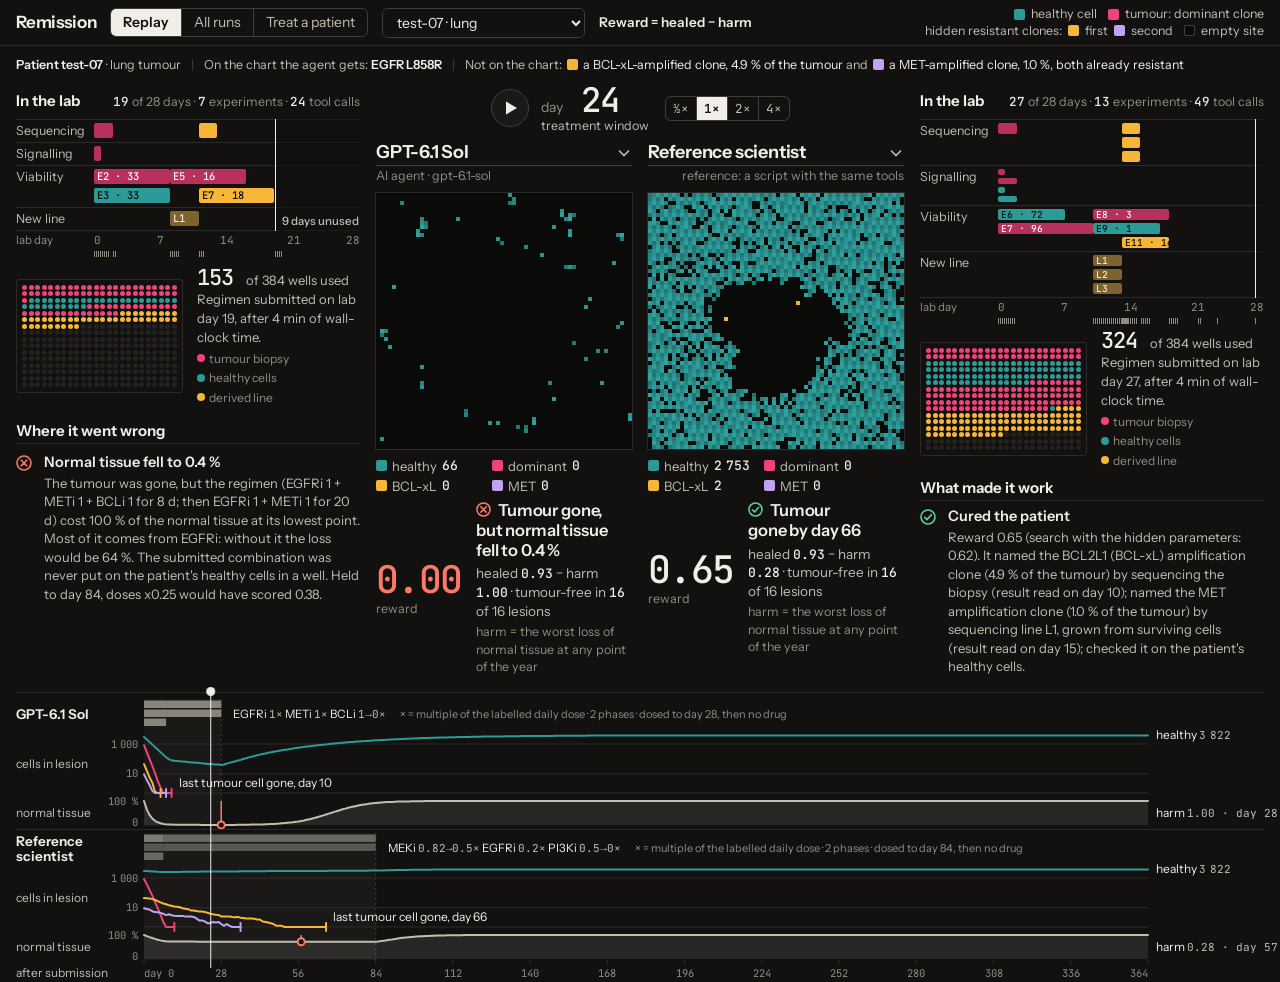
==== commit 2e6c4392: "Viewer: Replay and All runs fit a phone, long row names wrap instead of hiding scores; run explanati" ====
--- a/viewer/index.html
+++ b/viewer/index.html
@@ -21,7 +21,7 @@
   <ul class="legend" aria-label="Cell colours">
     <li><i class="sw sw-h"></i>healthy cell</li>
     <li><i class="sw sw-c0"></i>tumour, dominant clone</li>
-    <li><i class="sw sw-c1"></i>tumour, resistant minor clone</li>
+    <li>hidden resistant clones:<i class="sw sw-c1"></i>first<i class="sw sw-c2"></i>second</li>
     <li><i class="sw sw-e"></i>empty site</li>
   </ul>
 </header>
@@ -76,6 +76,7 @@
     <p>Reward per patient. Select a cell to replay that run next to the reference scientist.</p>
   </div>
   <div class="ov-ladder" id="ov-ladder"></div>
+  <p class="ov-hint" id="ov-hint" hidden></p>
   <div class="ov-scroll"><table class="ov" id="ov-table"></table></div>
 </main>
 
--- a/viewer/css/viewer.css
+++ b/viewer/css/viewer.css
@@ -46,8 +46,8 @@
   font: 400 14px/1.4 var(--sans);
   -webkit-font-smoothing: antialiased;
   text-rendering: optimizeLegibility;
-  min-width: 960px;
-}
+}
+html { -webkit-text-size-adjust: 100%; text-size-adjust: 100%; }
 ::selection { background: #5a554c; color: var(--ink); }
 :focus-visible { outline: 2px solid var(--ink); outline-offset: 2px; border-radius: 2px; }
 button, select { font: inherit; color: inherit; }
@@ -79,8 +79,9 @@
 .patients select { background: var(--bg); border: 0; padding: 4px 10px; }
 .rule { color: var(--ink-2); font-size: 13.5px; margin-left: auto; overflow: hidden; text-overflow: ellipsis; min-width: 0; flex: 0 1000 auto; }
 .rule b { color: var(--ink); font-weight: 600; }
-.legend { display: flex; gap: 16px; font-size: 13.5px; color: var(--ink-2); flex: 0 1 auto; min-width: 0; overflow: hidden; }
-.legend li { display: flex; align-items: center; gap: 6px; }
+/* when the legend does not fit beside the rest it takes a second row inside the bar instead of being cut off */
+.legend { display: flex; flex-wrap: wrap; justify-content: flex-end; align-content: center; gap: 0 16px; font-size: 13.5px; line-height: 1.3; color: var(--ink-2); flex: 0 1 auto; min-width: 0; max-height: 44px; overflow: hidden; }
+.legend li { display: flex; align-items: center; gap: 6px; white-space: nowrap; }
 .sw { display: inline-block; width: 11px; height: 11px; border-radius: 2px; flex: none; }
 .sw-h { background: var(--healthy); } .sw-c0 { background: var(--c0); } .sw-c1 { background: var(--c1); }
 .sw-c2 { background: var(--c2); } .sw-e { background: var(--empty); box-shadow: inset 0 0 0 1px var(--line-2); }
@@ -90,6 +91,8 @@
   padding: 9px 24px 0; height: 34px; font-size: 14px; color: var(--ink-2);
   white-space: nowrap; overflow: hidden; text-overflow: ellipsis;
 }
+.patient-line.sm { font-size: 12.5px; padding-top: 10px; }
+.patient-line.two { white-space: normal; text-overflow: clip; font-size: 12.5px; line-height: 15px; padding-top: 3px; }
 .patient-line b { color: var(--ink); font-weight: 600; }
 .patient-line .hid { color: var(--ink); }
 .patient-line .sw { margin: 0 5px 0 2px; vertical-align: -1px; }
@@ -227,6 +230,11 @@
 .year svg { display: block; overflow: visible; }
 .year text { font-family: var(--sans); fill: var(--ink-3); font-size: 11.5px; }
 .year text.t-run { fill: var(--ink); font-size: 13.5px; font-weight: 650; }
+.year text.t-run.sm { font-size: 12px; }
+.year-name { position: relative; z-index: 1; background: var(--bg); font-size: 12.5px; color: var(--ink-2); line-height: 1.35; padding: 2px 0 4px; text-wrap: pretty; }
+.year-name b { color: var(--ink); font-size: 14px; font-weight: 650; margin-right: 8px; }
+.year-name i { font-style: normal; font-family: var(--mono); font-size: 11.5px; }
+.flank-run { display: none; }
 .year text.t-trk { fill: var(--ink-2); font-size: 12px; }
 .year text.t-num { font-family: var(--mono); font-size: 10.5px; }
 .year text.t-end { fill: var(--ink); font-size: 12px; }
@@ -255,7 +263,7 @@
   position: fixed; z-index: 20; background: var(--raise); border: 1px solid var(--line-2); border-radius: 8px;
   box-shadow: 0 14px 34px rgba(0, 0, 0, .55);
 }
-.pop { width: 420px; padding: 12px 14px 12px; font-size: 13px; }
+.pop { width: 420px; max-width: calc(100vw - 16px); padding: 12px 14px 12px; font-size: 13px; }
 .pop h3 { font-size: 15px; font-weight: 650; }
 .pop h3 small { font-weight: 400; color: var(--ink-2); font-size: 13px; margin-left: 6px; }
 .pop .sub { color: var(--ink-2); margin: 2px 0 8px; }
@@ -285,11 +293,14 @@
 .pop .note { color: var(--ink-3); font-size: 12px; margin-top: 8px; }
 .pop .found { color: var(--c1); font-weight: 600; }
 .mix { display: flex; height: 10px; border-radius: 2px; overflow: hidden; margin: 6px 0 4px; gap: 1px; }
-.tip { padding: 7px 10px; font-size: 12.5px; pointer-events: none; max-width: 360px; }
+.tip { padding: 7px 10px; font-size: 12.5px; pointer-events: none; max-width: min(360px, calc(100vw - 16px)); }
 .tip b { font-weight: 600; }
 .tip table { border-collapse: collapse; }
 .tip td { padding: 1px 0 1px 10px; white-space: nowrap; }
 .tip td:first-child { padding-left: 0; color: var(--ink-2); }
+.tip:has(table.calls) { max-width: min(440px, calc(100vw - 16px)); }            /* a call's summary can be long: let it wrap inside the box */
+.tip table.calls td { vertical-align: top; }
+.tip table.calls td:last-child { white-space: normal; }
 .tip td.n { font: 500 12px var(--mono); text-align: right; }
 .tip th { text-align: right; font-weight: 600; padding: 0 0 2px 10px; font-size: 12px; }
 .tip .k { display: inline-block; width: 10px; border-top: 2px solid; margin-right: 5px; vertical-align: middle; }
@@ -316,8 +327,10 @@
 .ov th { text-align: left; font-weight: 500; vertical-align: bottom; padding: 0 8px 6px 0; }
 .ov thead th b { display: block; font-size: 16px; font-weight: 650; }
 .ov thead th span { display: block; font-size: 12.5px; color: var(--ink-2); }
-.ov tbody th { font-size: 16px; font-weight: 600; padding-right: 24px; white-space: nowrap; vertical-align: middle; }
+.ov tbody th { font-size: 16px; font-weight: 600; padding-right: 24px; text-wrap: balance; overflow-wrap: break-word; vertical-align: middle; }   /* a long name wraps inside its column */
 .ov tbody th small { display: block; font-size: 12.5px; font-weight: 400; color: var(--ink-3); }
+.ov-hint { margin-top: 22px; font-size: 13px; color: var(--ink-2); }
+.ov-hint:not([hidden]) + .ov-scroll { margin-top: 6px; }
 .ov td { padding: 0; }
 .ov td button, .ov td .cell {
   display: block; width: 100%; min-width: 0; height: 78px; border: 0; border-radius: 4px; padding: 8px 10px; text-align: left; overflow: hidden;
@@ -343,12 +356,12 @@
 @media (max-width: 1560px) {
   .brand span { display: none; }
   .top { gap: 16px; }
-  .legend { gap: 11px; }
+  .legend { gap: 0 11px; }
 }
 @media (max-width: 1500px) {
   :root { --gl: 128px; --gr: 116px; }
   .top { gap: 14px; padding: 0 16px; }
-  .legend { gap: 11px; font-size: 12.5px; }
+  .legend { gap: 0 11px; font-size: 12.5px; }
   .stage { gap: 16px; padding: 4px 16px 0; }
   .year { margin: 10px 16px 0; }
   .patient-line { padding-left: 16px; padding-right: 16px; }
@@ -371,6 +384,67 @@
   .stage { grid-template-columns: 1fr 1fr; }
   .pair { grid-column: 1 / -1; grid-row: 1; margin: 0 auto; }
   .flank { grid-row: 2; }
+  .patient-line { height: auto; min-height: 34px; white-space: normal; text-wrap: pretty; }
+  /* All runs: the table scrolls sideways inside its own box; the row names stay in place */
+  .ov th:first-child { position: sticky; left: 0; z-index: 1; background: var(--bg); }
+}
+/* the top bar wraps instead of cutting the legend off */
+@media (max-width: 960px) {
+  .top { flex-wrap: wrap; height: auto; padding: 8px 16px; gap: 8px 12px; white-space: normal; overflow: visible; }
+  .legend { flex: 1 1 100%; justify-content: flex-start; gap: 3px 12px; margin-left: 0; max-height: none; overflow: visible; }
+}
+/* ------------------------------------------------------------------ phone */
+@media (max-width: 760px) {
+  :root { --gl: 56px; --gr: 8px; }
+  .top { padding: 8px 12px; }
+  .views { flex: 1 1 auto; }
+  .views button { flex: 1 1 auto; padding: 10px 8px; }
+  .patients { flex: 1 1 100%; }
+  .patients select { width: 100%; padding: 10px; }
+  .legend { font-size: 12px; }
+  .patient-line { padding: 8px 12px 0; font-size: 13.5px; line-height: 1.45; }
+  .patient-line .sep { margin: 0 7px; }
+  .stage { grid-template-columns: minmax(0, 1fr); gap: 18px; padding: 6px 12px 0; }
+  .pair { width: 100%; grid-column: 1; }
+  .pair-head { column-gap: 8px; align-items: start; }
+  .clock { flex-wrap: wrap; gap: 8px 12px; }
+  .play { width: 44px; height: 44px; }
+  .speed button { padding: 11px 11px; font-size: 13px; }
+  .pick select { font-size: 15px; padding-top: 6px; padding-bottom: 6px; }
+  .pick small { font-size: 12px; white-space: normal; }
+  .dishes { gap: 8px; }
+  .dish { flex: 1 1 0; width: auto; min-width: 0; }
+  .lattice { margin: 0 auto; }
+  .counts { display: grid; grid-template-columns: minmax(0, 1fr); gap: 1px; }
+  .counts b { margin-left: auto; min-width: 0; }
+  .outcome { grid-template-columns: minmax(0, 1fr); row-gap: 6px; min-height: 0; margin-top: 8px; }
+  .reward { font-size: 34px; }
+  .reward small { display: inline; margin-left: 6px; }
+  .verdict { font-size: 15px; } .verdict.long { font-size: 13.5px; }
+  .eq { font-size: 12.5px; } .eq-def { font-size: 12px; }
+  .flank { grid-row: auto; padding-top: 0; }
+  .flank-run { display: block; font-size: 12.5px; color: var(--ink-3); margin-bottom: 2px; }
+  .flank-run b { color: var(--ink); font-size: 16px; font-weight: 650; margin-right: 6px; }
+  .year { margin: 16px 12px 0; }
+  #year-hit { touch-action: pan-y; }
+  .pop { max-height: calc(100vh - 16px); overflow-y: auto; }
+  /* All runs */
+  #overview { padding: 16px 12px 32px; }
+  .ov-head h2 { font-size: 21px; }
+  .ov-head p { font-size: 14px; }
+  .ov-ladder { margin-top: 16px; row-gap: 16px; }
+  .lad-row { grid-template-columns: minmax(0, 11.2em) minmax(36px, 1fr) 40px auto; gap: 0 8px; font-size: 14px; }
+  .lad-name { font-size: 14px; }
+  .lad-row b { font-size: 15px; }
+  .lad-row small { font-size: 12px; }
+  .ov { min-width: 1030px; }
+  .ov th:first-child { width: 122px; }
+  .ov th:last-child, .ov td.mean { width: 64px; }
+  .ov tbody th { font-size: 13.5px; line-height: 1.25; padding-right: 8px; text-wrap: wrap; }
+  .ov tbody th small { font-size: 11.5px; }
+  .ov thead th span { font-size: 12px; }
+  .ov td.mean { font-size: 16px; padding: 0 4px 0 8px; }
+  .ov-scale { flex-wrap: wrap; }
 }
 /* ------------------------------------------------------------------ treat a patient */
 body.v-treat { min-width: 0; }
